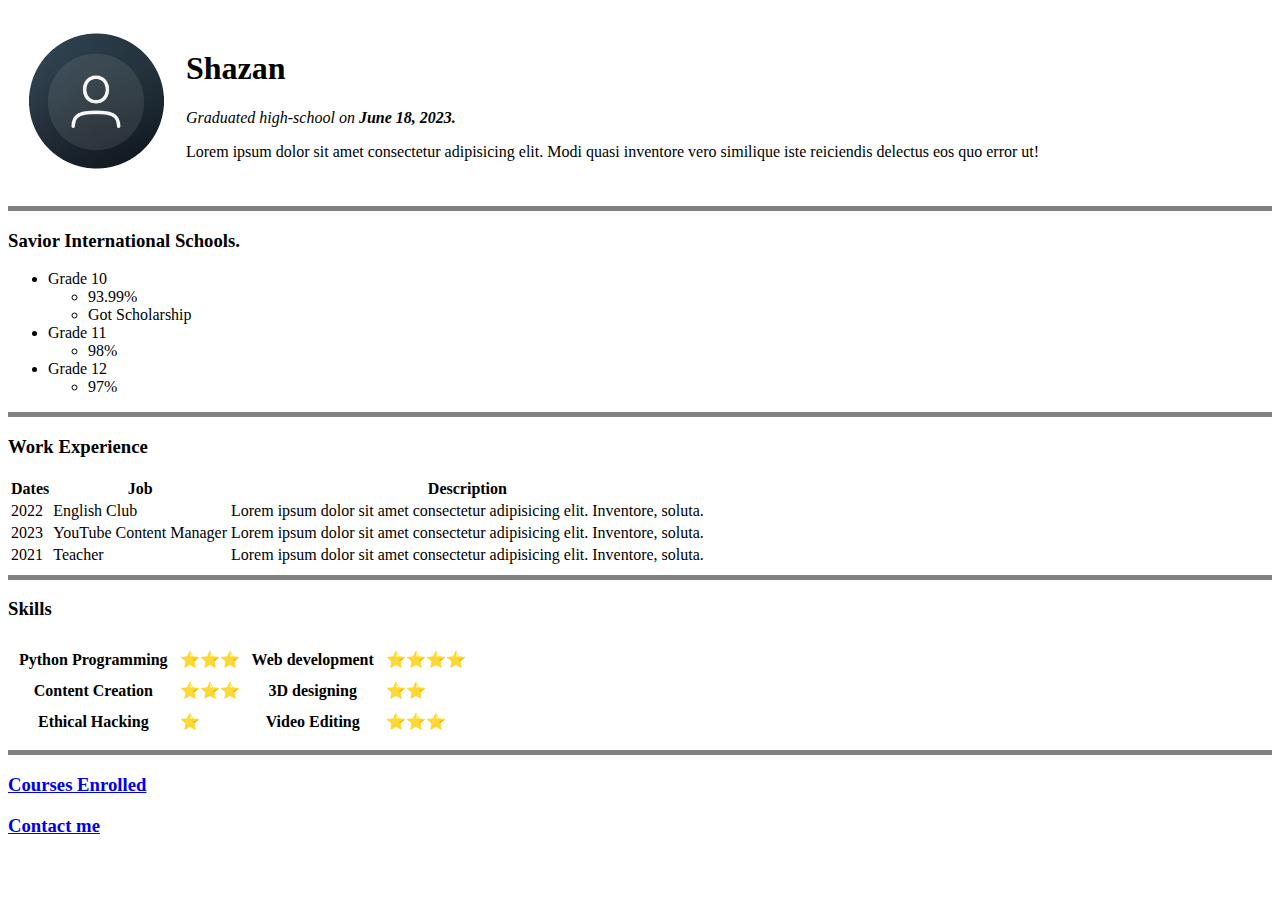
==== index.html @ 219bbfda "Add files via upload" ====
<!DOCTYPE html>
<html lang="en">

<head>
    <meta charset="UTF-8">
    <meta name="viewport" content="width=device-width, initial-scale=1.0">
    <title>My website</title>
</head>

<body>
    <table cellspacing = "20">
        <tr>
            <td><img src="cropped_image (1).png" alt="Mohammad Taha picture"></td>
            <td>    
                <h1>Shazan</h1>
                <p>
                    <em>
                        Graduated high-school on <strong> June 18, 2023.</strong>
                    </em>
                </p>
                <p>
                    Lorem ipsum dolor sit amet consectetur adipisicing elit. Modi quasi inventore vero similique iste reiciendis
                    delectus eos quo error ut!
            
                </p>
            </td>
        </tr>
    </table>

    <hr size="5" noshade>


    <h3>Savior International Schools. </h3>
    <ul>
        <li>Grade 10</li>
        <ul>
            <li>93.99%</li>
            <li>Got Scholarship</li>
        </ul>
        <li>Grade 11</li>
        <ul>
            <li>98%</li>
        </ul>

        <li>Grade 12</li>
        <ul>
            <li>97%</li>
        </ul>
    </ul>
    <hr size="5" noshade>
    <h3>Work Experience</h3>
    <table>
        <thead>
            <tr>
                <th>Dates</th>
                <th>Job</th>
                <th>Description</th>
            </tr>
        </thead>
        <tbody>
            <tr>
                <td>2022</td>
                <td>English Club</td>
                <td>Lorem ipsum dolor sit amet consectetur adipisicing elit. Inventore, soluta.</td>

            </tr>
            <tr>
                <td>2023</td>
                <td>YouTube Content Manager</td>
                <td>Lorem ipsum dolor sit amet consectetur adipisicing elit. Inventore, soluta.</td>

            </tr>
            <tr>
                <td>2021</td>
                <td>Teacher</td>
                <td>Lorem ipsum dolor sit amet consectetur adipisicing elit. Inventore, soluta.</td>

            </tr>
        </tbody>
    </table>
    <hr size="5" noshade>
    <h3>Skills</h3>
    <table cellspacing="10">
        <tr>
            <th>Python Programming</th>
            <td>⭐⭐⭐</td>
            <th>Web development</th>
            <td>⭐⭐⭐⭐</td>
        </tr>
        <tr>
            <th>Content Creation</th>
            <td>⭐⭐⭐</td>
            <th>3D designing</th>
            <td>⭐⭐</td>
        </tr>
        <tr>
            <th>Ethical Hacking</th>
            <td>⭐</td>
            <th>Video Editing</th>
            <td>⭐⭐⭐</td>
        </tr>
    </table>
    <hr size="5" noshade>
    <h3><a href="courses.html">Courses Enrolled</a></h3>
    <h3><a href="contact.html">Contact me</a></h3>


</body>

</html>
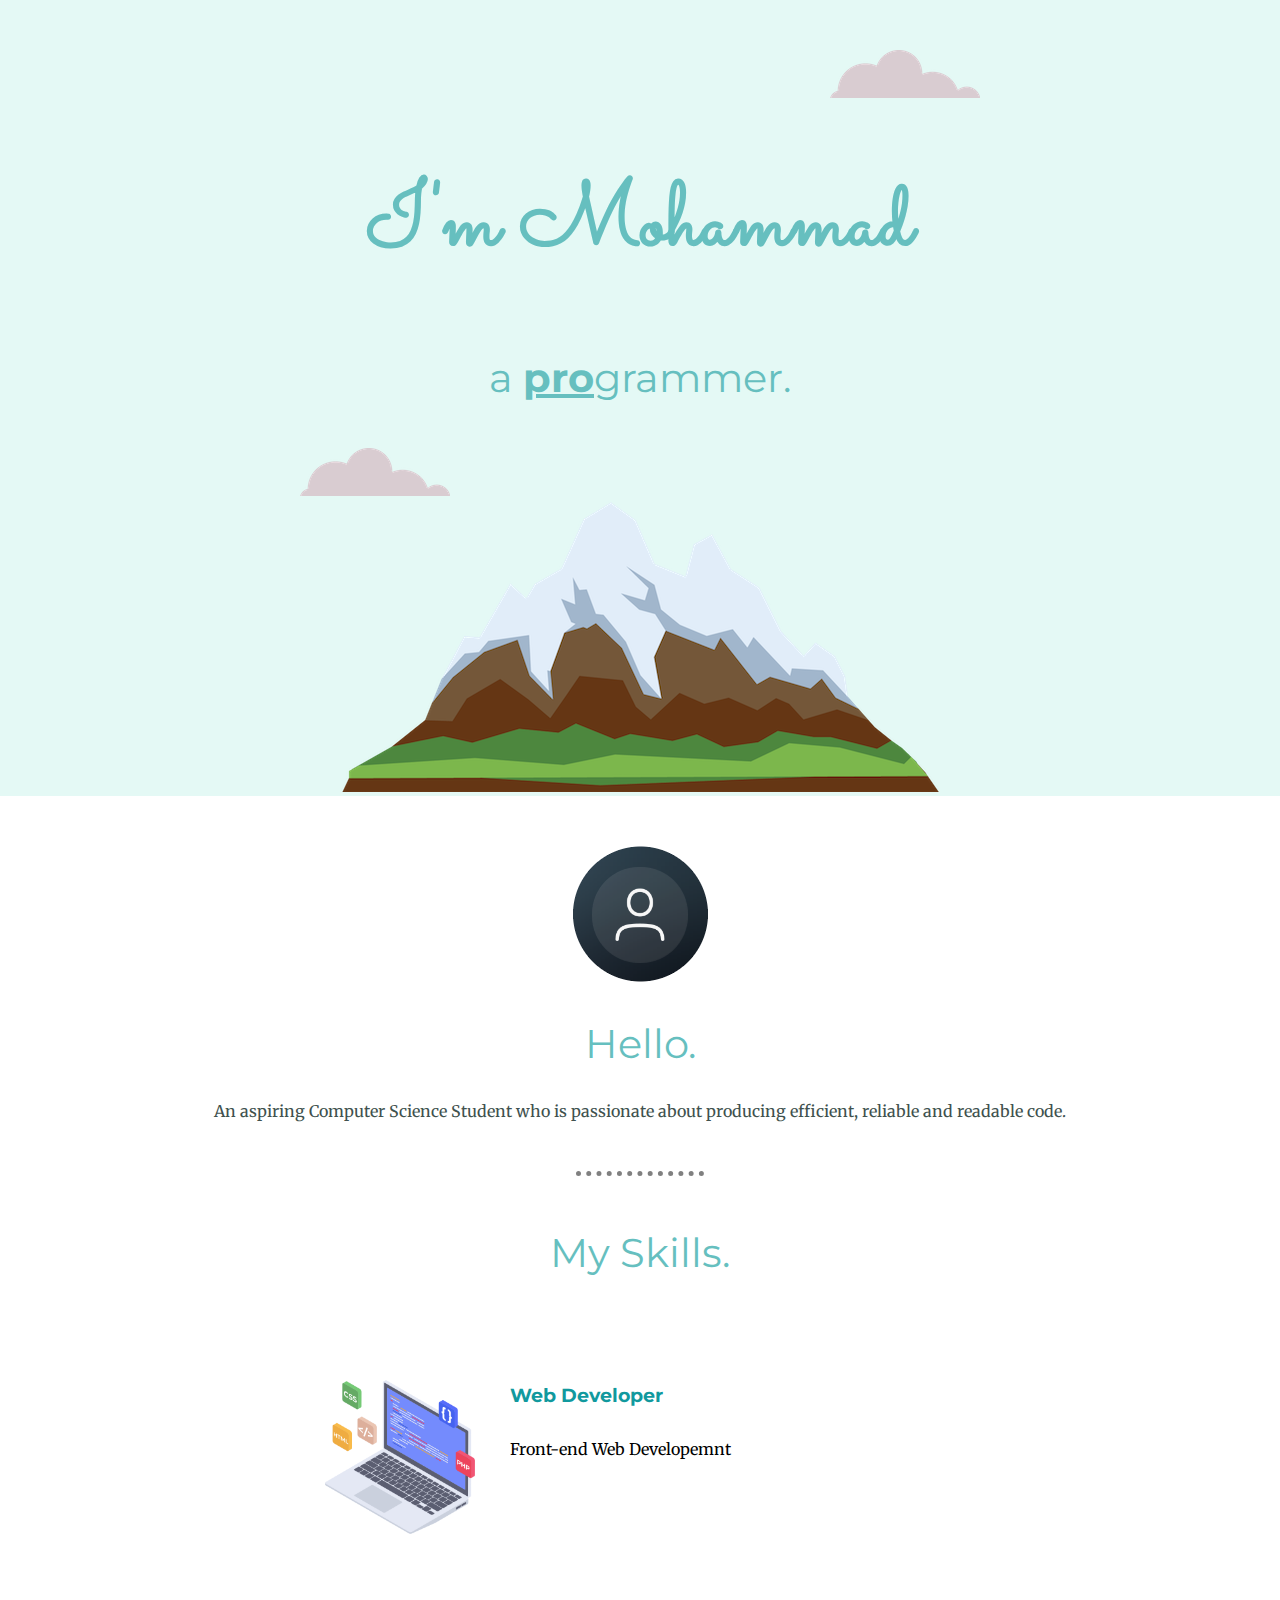
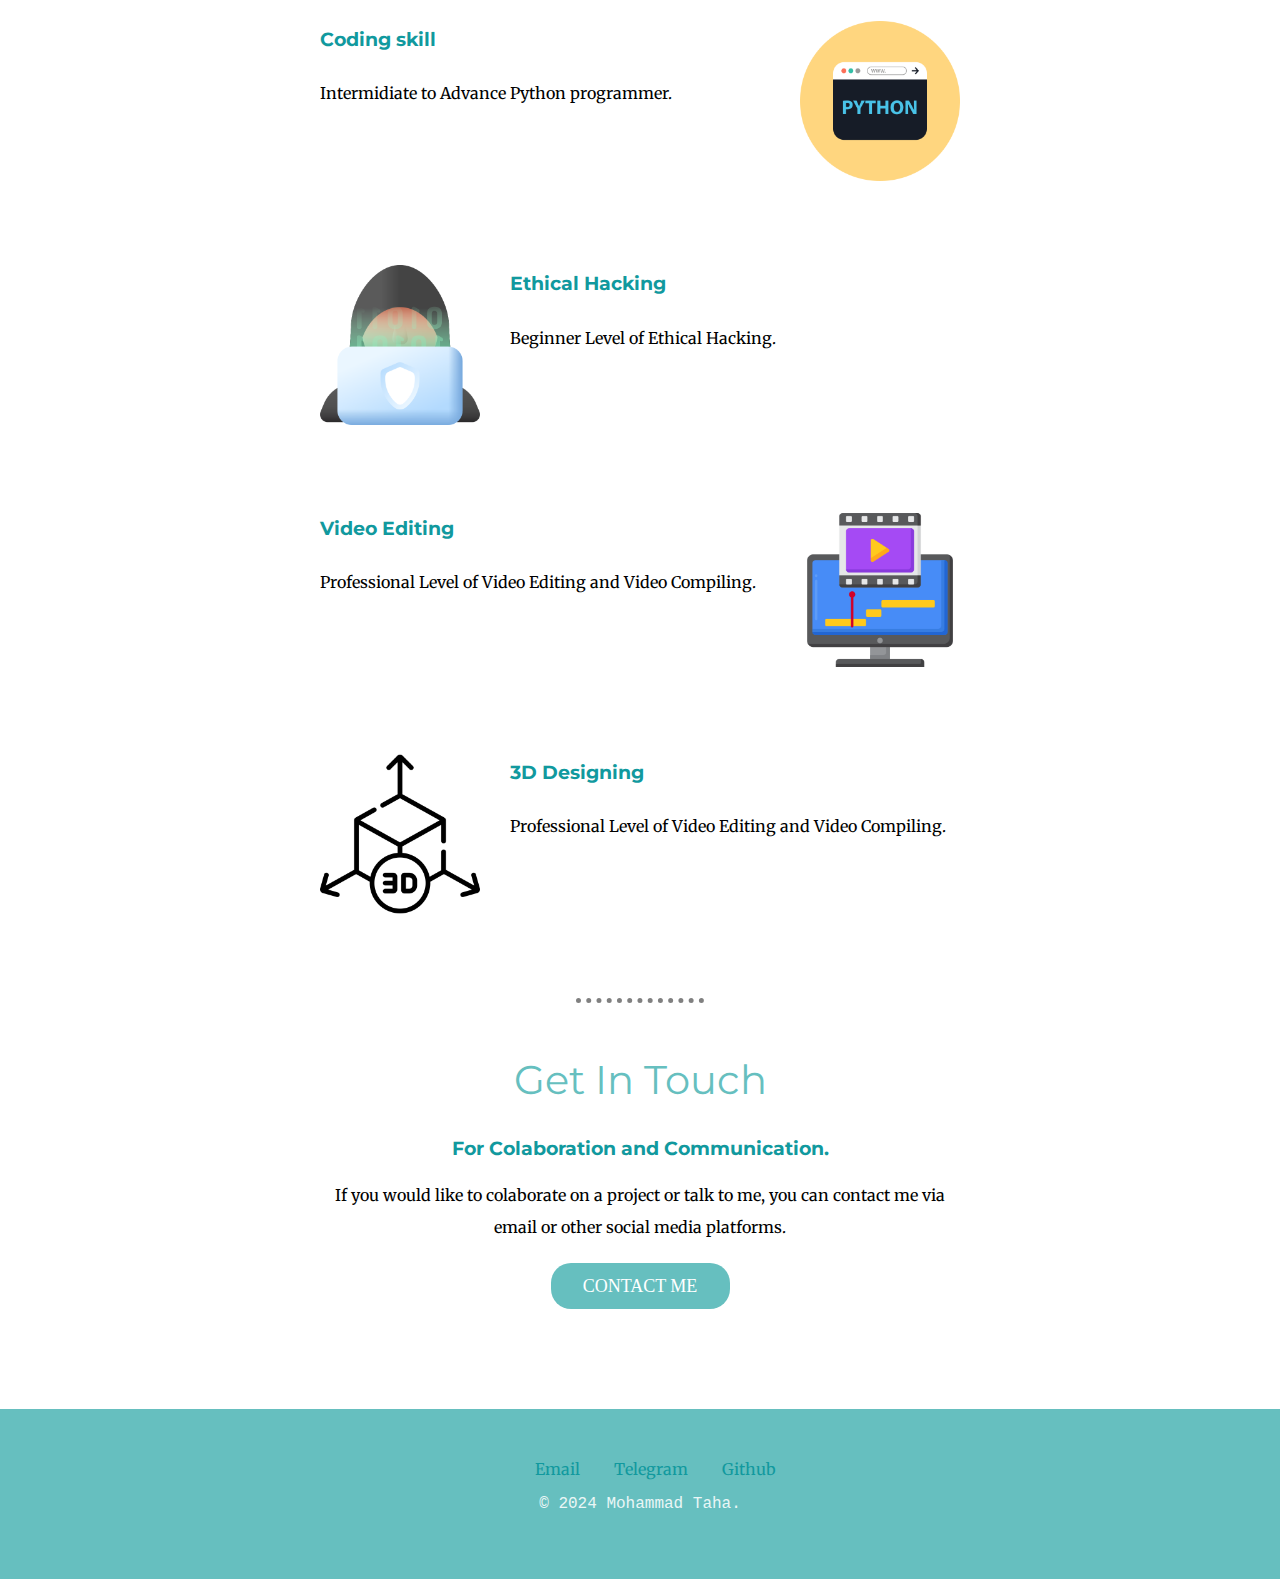
==== commit 3d6afcde: "Add files via upload" ====
--- a/index.html
+++ b/index.html
@@ -2,109 +2,83 @@
 <html lang="en">
 
 <head>
-    <meta charset="UTF-8">
-    <meta name="viewport" content="width=device-width, initial-scale=1.0">
-    <title>My website</title>
+  <meta charset="UTF-8">
+  <meta name="viewport" content="width=device-width, initial-scale=1.0">
+  <title>Personal Website</title>
+  <link rel="stylesheet" href="styles.css">
+  <link rel="icon" href="favicon.ico">
+  <link rel="preconnect" href="https://fonts.googleapis.com">
+  <link rel="preconnect" href="https://fonts.gstatic.com" crossorigin>
+  <link
+    href="https://fonts.googleapis.com/css2?family=Merriweather:ital,wght@0,300;0,400;0,700;0,900;1,300;1,400;1,700;1,900&family=Montserrat:ital,wght@0,100..900;1,100..900&family=Sacramento&display=swap"
+    rel="stylesheet">
 </head>
 
 <body>
-    <table cellspacing = "20">
-        <tr>
-            <td><img src="cropped_image (1).png" alt="Mohammad Taha picture"></td>
-            <td>    
-                <h1>Shazan</h1>
-                <p>
-                    <em>
-                        Graduated high-school on <strong> June 18, 2023.</strong>
-                    </em>
-                </p>
-                <p>
-                    Lorem ipsum dolor sit amet consectetur adipisicing elit. Modi quasi inventore vero similique iste reiciendis
-                    delectus eos quo error ut!
-            
-                </p>
-            </td>
-        </tr>
-    </table>
+  <div class="top">
+    <img class="top-cloud" src="images/cloud.png" alt="cloud-png">
+    <h1>I'm Mohammad</h1>
+    <h2 class="programmer">a <span>pro</span>grammer.</h2>
+    <img class="bottom-cloud" src="images/cloud.png" alt="cloud-png">
+    <img src="images/mountain.png" alt="mountain-png">
+  </div>
 
-    <hr size="5" noshade>
+  <div class="middle-container">
+    <div class="profile">
+      <img src="images/profile.png" alt="profile-pic">
+      <h2>Hello.</h2>
+      <p class="intro">An aspiring Computer Science Student who is passionate about producing efficient, reliable and readable
+        code.</p>
+    </div>
+    <hr>
+    <div class="skills">
+      <h2>My Skills.</h2>
+      <div class="skill-row">
+        <img class="code-img" src="images/web-development.png" alt="code-img">
+        <h3>Web Developer</h3>
+        <p>Front-end Web Developemnt</p>
+      </div>
+      <div class="skill-row">
+        <img class="chillies-img" src="images/web.png" alt="web-img">
+        <h3>Coding skill</h3>
+        <p>Intermidiate to Advance Python programmer.
+        </p>
+      </div>
+      <div class="skill-row">
+        <img class="hack-img" src="images/hacker.png" alt="hack-img">
+        <h3>Ethical Hacking</h3>
+        <p> Beginner Level of Ethical Hacking.
+        </p>
+      </div>
+      <div class="skill-row">
+        <img class="video-img" src="images/montage.png" alt="video-editing-img">
+        <h3>Video Editing</h3>
+        <p> Professional Level of Video Editing and Video Compiling.
+        </p>
+      </div>
+      <div class="skill-row">
+        <img class="modeling-img" src="images/3d-model.png" alt="3d-img">
+        <h3>3D Designing</h3>
+        <p> Professional Level of Video Editing and Video Compiling.
+        </p>
+      </div>      
+    </div>
+    <hr class="last">
+    <div class="contact-me">
+      <h2>Get In Touch</h2>
+      <h3>For Colaboration and Communication.</h3>
+      <p class="contact-message">If you would like to colaborate on a project or talk to me, you can contact me via email or other social media platforms.</p>
+      <a class="btn" href="mailto:name@email.com">CONTACT ME</a>
+    </div>
+  </div>
 
 
-    <h3>Savior International Schools. </h3>
-    <ul>
-        <li>Grade 10</li>
-        <ul>
-            <li>93.99%</li>
-            <li>Got Scholarship</li>
-        </ul>
-        <li>Grade 11</li>
-        <ul>
-            <li>98%</li>
-        </ul>
-
-        <li>Grade 12</li>
-        <ul>
-            <li>97%</li>
-        </ul>
-    </ul>
-    <hr size="5" noshade>
-    <h3>Work Experience</h3>
-    <table>
-        <thead>
-            <tr>
-                <th>Dates</th>
-                <th>Job</th>
-                <th>Description</th>
-            </tr>
-        </thead>
-        <tbody>
-            <tr>
-                <td>2022</td>
-                <td>English Club</td>
-                <td>Lorem ipsum dolor sit amet consectetur adipisicing elit. Inventore, soluta.</td>
-
-            </tr>
-            <tr>
-                <td>2023</td>
-                <td>YouTube Content Manager</td>
-                <td>Lorem ipsum dolor sit amet consectetur adipisicing elit. Inventore, soluta.</td>
-
-            </tr>
-            <tr>
-                <td>2021</td>
-                <td>Teacher</td>
-                <td>Lorem ipsum dolor sit amet consectetur adipisicing elit. Inventore, soluta.</td>
-
-            </tr>
-        </tbody>
-    </table>
-    <hr size="5" noshade>
-    <h3>Skills</h3>
-    <table cellspacing="10">
-        <tr>
-            <th>Python Programming</th>
-            <td>⭐⭐⭐</td>
-            <th>Web development</th>
-            <td>⭐⭐⭐⭐</td>
-        </tr>
-        <tr>
-            <th>Content Creation</th>
-            <td>⭐⭐⭐</td>
-            <th>3D designing</th>
-            <td>⭐⭐</td>
-        </tr>
-        <tr>
-            <th>Ethical Hacking</th>
-            <td>⭐</td>
-            <th>Video Editing</th>
-            <td>⭐⭐⭐</td>
-        </tr>
-    </table>
-    <hr size="5" noshade>
-    <h3><a href="courses.html">Courses Enrolled</a></h3>
-    <h3><a href="contact.html">Contact me</a></h3>
-
-
+  <div class="bottom-container">
+    <a class="footer-link" href="https://www.linkedin.com/">Email</a>
+    <a class="footer-link" href="https://t.me/@SHZunknown11">Telegram</a>
+    <a class="footer-link" href="https://github.com/phillipai">Github</a>
+    <p class="copyright"> © 2024 Mohammad Taha.</p>
+  </div>
 </body>
 
 </html>--- a/styles.css
+++ b/styles.css
@@ -0,0 +1,174 @@
+body{
+    margin: 0;
+    text-align: center;
+    font-family: "Merriweather", serif;
+}
+div.top {
+    background-color: #E4F9F5;
+    margin: 0, 0;
+    width: 100%;
+    position: relative;
+    padding-top: 100px;
+    
+    
+}
+
+
+hr {
+    border-color: #EAF6F6;
+    border-style: none;
+    border-top: dotted 5px gray;
+    height: 2px;
+    width: 10%;
+    margin-bottom: 50px;
+}
+
+.profile {
+    margin-top: 50px;
+
+}
+.intro {
+    margin-bottom: 50px;
+    color: #40514E;
+}
+
+h1 {
+    margin-top: 2.6rem auto 0 auto;
+    font-family: "Sacramento", cursive;
+    font-size: 5.625rem;
+    color: #66BFBF;
+
+}
+h2 {
+    font-family: "Montserrat", sans-serif;
+    font-size: 2.5rem;
+    color: #66BFBF;
+    font-weight: normal;
+    
+
+}
+
+
+h3 {
+    font-family: "Montserrat", sans-serif;
+    color: #11999E;
+
+}
+
+a {
+    color: #11999E;
+    text-decoration: none;
+}
+a:hover {
+    color: #40514E;
+}
+
+span {
+    
+    font-weight: bold;
+    text-decoration: underline;
+}
+
+
+
+img.bottom-cloud {
+    position: absolute;
+    left: 300px;
+    bottom: 300px;
+}
+
+img.top-cloud {
+    position: absolute;
+    right: 300px;
+    top: 50px;
+}
+
+
+
+.skill-row {
+    width: 50%;
+    margin: 100px auto 20px auto;
+    text-align: left;
+    line-height: 2;
+    padding-bottom: 40px;
+}
+.code-img {
+    width: 25%;
+    float: left;
+    margin-right: 30px;
+}
+.chillies-img {
+    width: 25%;
+    float: right;
+    margin-left: 30px;
+}
+.hack-img {
+    width: 25%;
+    float: left;
+    margin-right: 30px;
+}
+.video-img {
+    width: 25%;
+    float: right;
+    margin-left: 30px;
+}
+
+.modeling-img {
+    width: 25%;
+    float: left;
+    margin-right: 30px;
+}
+.last {
+    margin-top: 100px;
+}
+.contact-me {
+    text-align: center;
+}
+
+.contact-message {
+    width: 50%;
+    margin: auto auto;
+    line-height: 2;
+    margin-bottom: 20px;
+}
+.btn {
+    -webkit-border-radius: 20px;
+    -moz-border-radius: 20px;
+    border-radius: 20px;
+    height: 18px;
+    line-height: 18px;
+    color: #FFFFFF;
+    font-family: Verdana;
+    width: 151px;
+    font-size: 18px;
+    font-weight: 200;
+    padding: 14px;
+    background-color: #66BFBF;
+    text-decoration: none;
+    display: inline-block;
+    cursor: pointer;
+    text-align: center;
+    margin-bottom: 100px;
+ }
+
+.bottom-container {
+    background-color: #66BFBF;
+    padding-top: 50px;
+    padding-bottom: 50px;
+    text-align: center;
+}
+
+.footer-link {
+    padding-left: 30px;
+
+}
+.copyright {
+    font-family: monospace, sans-serif;
+    color: #EAF6F6;
+
+}
+
+
+@media (max-width: 600px) {
+    
+}